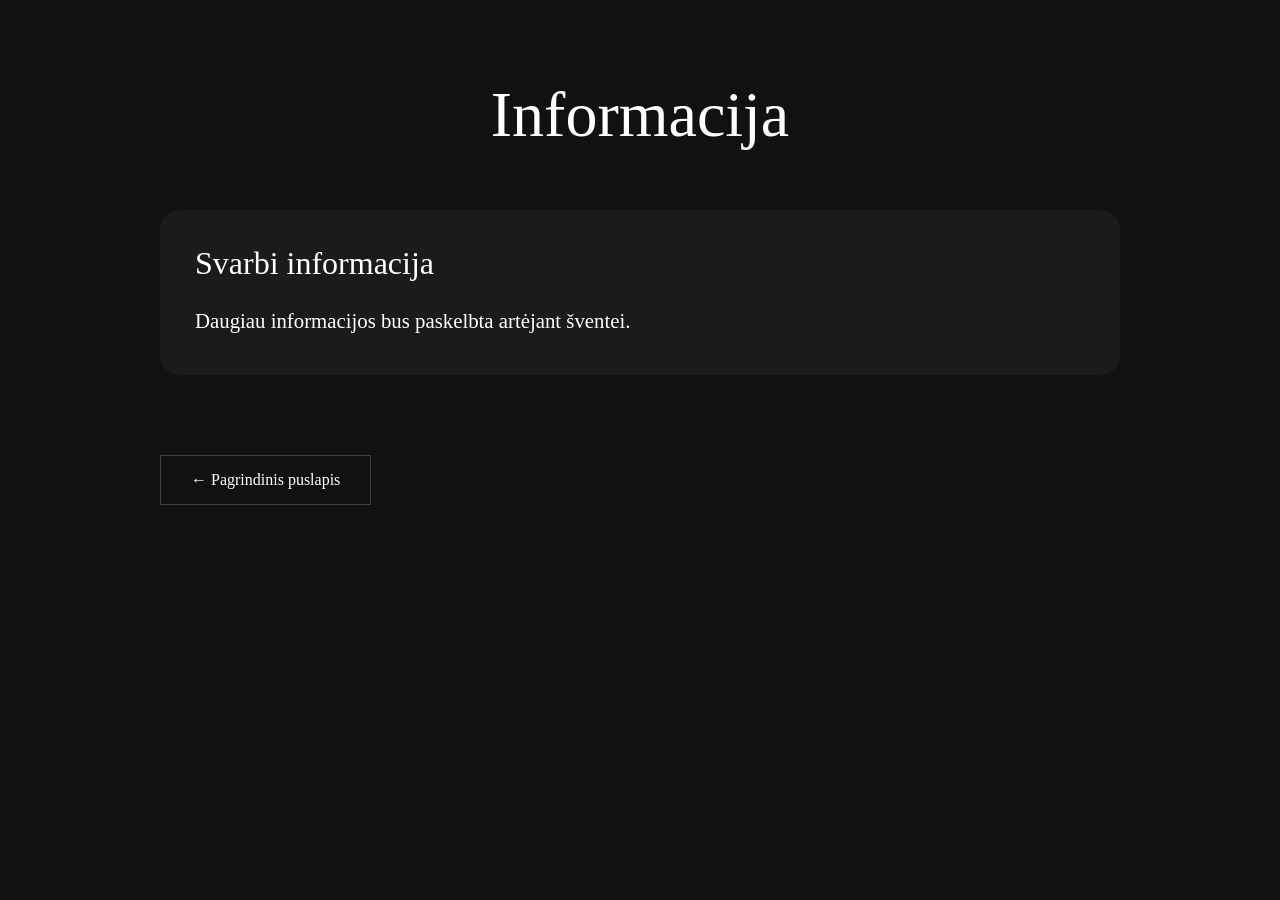
==== informacija.html @ b1a97300 "Create informacija.html" ====
<!DOCTYPE html>
<html lang="lt">
<head>

<meta charset="UTF-8">
<meta name="viewport" content="width=device-width, initial-scale=1.0">

<title>Informacija</title>

<link rel="stylesheet" href="style.css">

</head>

<body>

<div class="page">

<h1 class="page-title">
Informacija
</h1>

<div class="card">

<h3>
Svarbi informacija
</h3>

<p>

Daugiau informacijos bus paskelbta artėjant šventei.

</p>

</div>

<a class="back-button"
href="index.html">

← Pagrindinis puslapis

</a>

</div>

</body>
</html>
---- style.css ----
*{
    margin:0;
    padding:0;
    box-sizing:border-box;
}

html{
    scroll-behavior:smooth;
}

body{
    background:#111;
    color:white;
    font-family:'Cormorant Garamond', serif;
}

/* Viršelis */

.hero{
    height:100vh;

    background-image:url("hero.jpg");
    background-size:cover;
    background-position:center;

    position:relative;

    display:flex;
    justify-content:center;
    align-items:center;
}

.overlay{
    position:absolute;
    inset:0;

    background:rgba(0,0,0,.35);
}

.hero-content{
    position:relative;
    z-index:2;

    text-align:center;
}

.date{
    font-size:1.3rem;

    letter-spacing:4px;

    margin-bottom:20px;
}

h1{
    font-size:5rem;

    font-weight:300;

    line-height:1.1;
}

h2{
    font-size:3rem;

    font-weight:300;

    margin-top:10px;
}

.heart{
    margin-top:25px;

    font-size:2rem;
}

/* Meniu */

.menu{
    background:#181818;

    display:flex;

    flex-direction:column;
}

.menu a{
    color:white;

    text-decoration:none;

    text-align:center;

    padding:35px;

    font-size:1.8rem;

    border-bottom:1px solid rgba(255,255,255,.12);

    transition:.3s;
}

.menu a:hover{
    background:#222;
}

/* Bendri puslapiai */

.page{
    max-width:1000px;

    margin:auto;

    padding:80px 20px;
}

.page-title{
    text-align:center;

    font-size:4rem;

    margin-bottom:60px;

    font-weight:300;
}

.card{
    background:#1b1b1b;

    border-radius:20px;

    padding:35px;

    margin-bottom:30px;
}

.card h3{
    font-size:2rem;

    font-weight:400;

    margin-bottom:20px;
}

.card p{
    line-height:1.8;

    font-size:1.3rem;
}

.button{
    display:inline-block;

    margin-top:20px;

    padding:15px 35px;

    border:1px solid white;

    color:white;

    text-decoration:none;

    transition:.3s;
}

.button:hover{
    background:white;

    color:#111;
}

.back-button{
    display:inline-block;

    margin-top:50px;

    color:white;

    text-decoration:none;

    border:1px solid rgba(255,255,255,.2);

    padding:15px 30px;

    transition:.3s;
}

.back-button:hover{
    background:#222;
}

/* Lentelės */

table{
    width:100%;

    border-collapse:collapse;
}

th, td{
    padding:15px;

    border-bottom:1px solid rgba(255,255,255,.15);

    text-align:left;
}

th{
    font-size:1.3rem;
}

/* Telefonams */

@media(max-width:768px){

    h1{
        font-size:3.4rem;
    }

    h2{
        font-size:2.2rem;
    }

    .date{
        font-size:1rem;
    }

    .menu a{
        font-size:1.5rem;

        padding:30px;
    }

    .page-title{
        font-size:2.8rem;
    }

    .card h3{
        font-size:1.6rem;
    }

    .card p{
        font-size:1.1rem;
    }

}
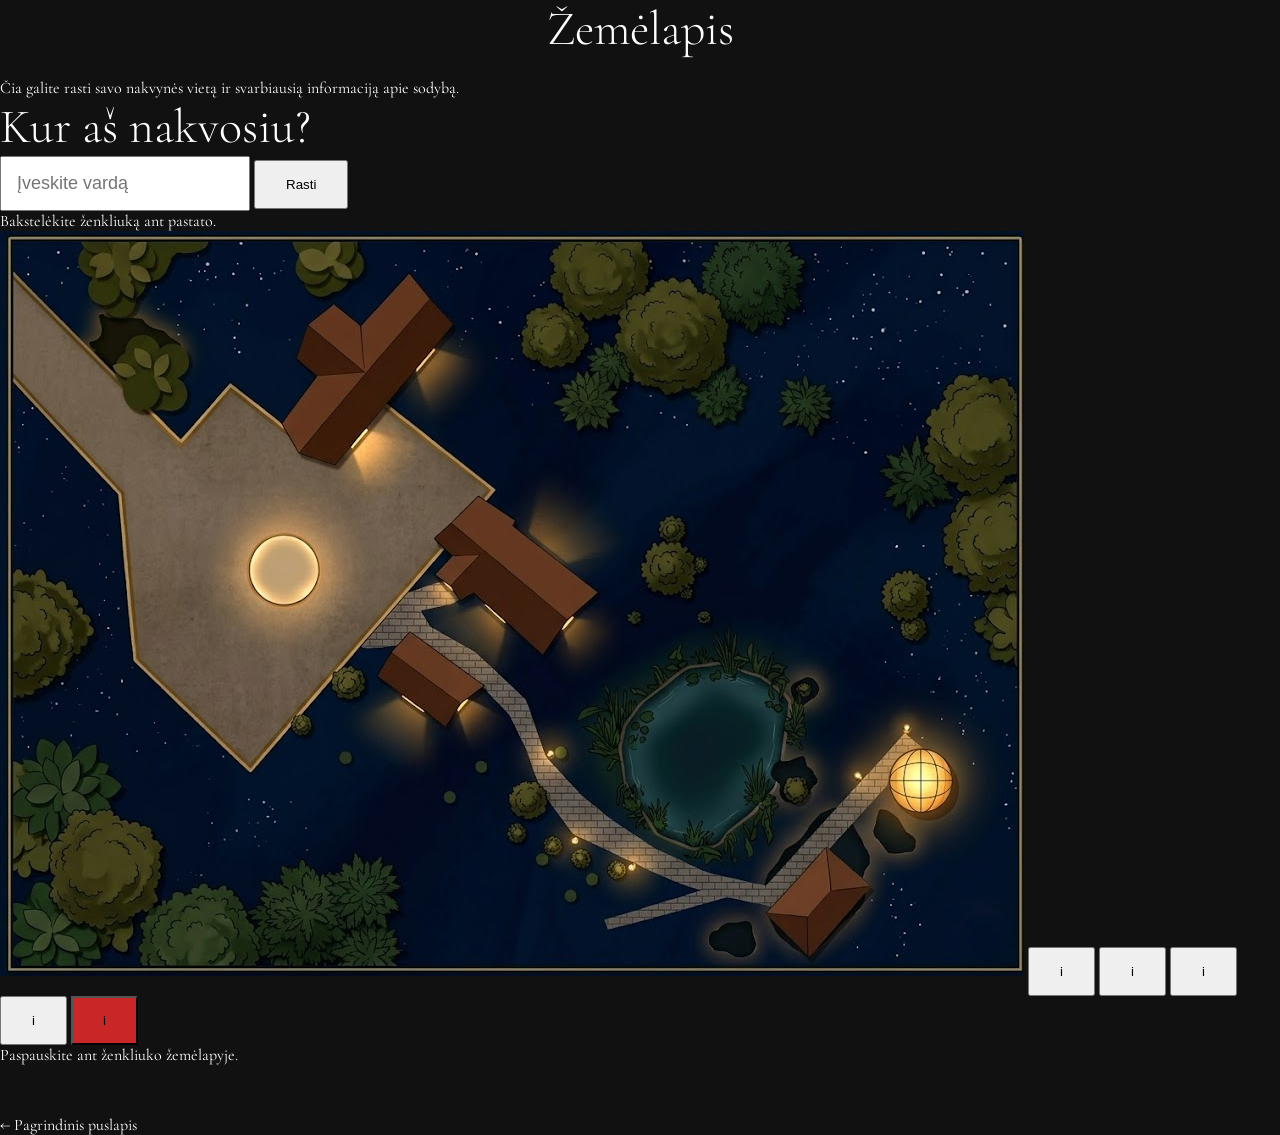
==== commit fc7b4152: "Update informacija.html" ====
--- a/informacija.html
+++ b/informacija.html
@@ -1,46 +1,69 @@
 <!DOCTYPE html>
 <html lang="lt">
 <head>
+    <meta charset="UTF-8">
+    <meta name="viewport" content="width=device-width, initial-scale=1.0">
+    <title>Žemėlapis ir informacija</title>
 
-<meta charset="UTF-8">
-<meta name="viewport" content="width=device-width, initial-scale=1.0">
+    <link rel="stylesheet" href="style.css">
+    <link rel="stylesheet" href="informacija.css">
 
-<title>Informacija</title>
-
-<link rel="stylesheet" href="style.css">
-
+    <link rel="preconnect" href="https://fonts.googleapis.com">
+    <link rel="preconnect" href="https://fonts.gstatic.com" crossorigin>
+    <link href="https://fonts.googleapis.com/css2?family=Cormorant+Garamond:wght@300;400;500&display=swap" rel="stylesheet">
 </head>
 
 <body>
 
-<div class="page">
+<div class="map-page">
 
-<h1 class="page-title">
-Informacija
-</h1>
+    <h1>Žemėlapis</h1>
 
-<div class="card">
+    <p class="subtitle">
+        Čia galite rasti savo nakvynės vietą ir svarbiausią informaciją apie sodybą.
+    </p>
 
-<h3>
-Svarbi informacija
-</h3>
+    <div class="sleep-search">
+        <h2>Kur aš nakvosiu?</h2>
 
-<p>
+        <input id="sleepInput" type="text" placeholder="Įveskite vardą">
 
-Daugiau informacijos bus paskelbta artėjant šventei.
+        <button onclick="findSleepPlace()">Rasti</button>
 
-</p>
+        <div id="sleepResult"></div>
+    </div>
+
+    <p class="hint">
+        Bakstelėkite ženkliuką ant pastato.
+    </p>
+
+    <div class="map-wrapper">
+
+        <img src="zemelapis.png" alt="Sodybos žemėlapis">
+
+        <button class="map-marker marker-1" onclick="showInfo('namas1')">i</button>
+
+        <button class="map-marker marker-2" onclick="showInfo('sale')">i</button>
+
+        <button class="map-marker marker-3" onclick="showInfo('namas2')">i</button>
+
+        <button class="map-marker marker-4" onclick="showInfo('kupolas')">i</button>
+
+        <button class="map-marker marker-5 red" onclick="showInfo('namas3')">i</button>
+
+    </div>
+
+    <div id="infoBox" class="info-box">
+        Paspauskite ant ženkliuko žemėlapyje.
+    </div>
+
+    <a class="back-button" href="index.html">
+        ← Pagrindinis puslapis
+    </a>
 
 </div>
 
-<a class="back-button"
-href="index.html">
-
-← Pagrindinis puslapis
-
-</a>
-
-</div>
+<script src="informacija.js"></script>
 
 </body>
 </html>
--- a/style.css
+++ b/style.css
@@ -4,244 +4,269 @@
     box-sizing:border-box;
 }
 
-html{
-    scroll-behavior:smooth;
-}
-
 body{
     background:#111;
     color:white;
     font-family:'Cormorant Garamond', serif;
 }
 
-/* Viršelis */
-
-.hero{
-    height:100vh;
+.container{
+    display:flex;
+    min-height:100vh;
+}
+
+/* FOTO */
+
+.left-side{
+
+    width:55%;
 
     background-image:url("hero.jpg");
+
     background-size:cover;
+
     background-position:center;
 
-    position:relative;
+}
+
+/* DEŠINĖ */
+
+.right-side{
+
+    width:45%;
+
+    background:#111;
 
     display:flex;
+
+    flex-direction:column;
+
     justify-content:center;
+
     align-items:center;
-}
-
-.overlay{
-    position:absolute;
-    inset:0;
-
-    background:rgba(0,0,0,.35);
-}
-
-.hero-content{
-    position:relative;
-    z-index:2;
 
     text-align:center;
+
+    padding:50px;
+
 }
 
 .date{
-    font-size:1.3rem;
+
+    font-size:1.2rem;
 
     letter-spacing:4px;
 
+    margin-bottom:30px;
+
+}
+
+h1{
+
+    font-size:5rem;
+
+    font-weight:300;
+
+}
+
+h2{
+
+    font-size:3rem;
+
+    font-weight:300;
+
+}
+
+.heart{
+
+    font-size:2rem;
+
+    margin-top:20px;
+
+}
+
+.countdown-box{
+
+    margin-top:50px;
+
+}
+
+.countdown-box h3{
+
+    font-size:1rem;
+
+    letter-spacing:4px;
+
     margin-bottom:20px;
-}
-
-h1{
-    font-size:5rem;
-
-    font-weight:300;
-
-    line-height:1.1;
-}
-
-h2{
-    font-size:3rem;
-
-    font-weight:300;
-
-    margin-top:10px;
-}
-
-.heart{
-    margin-top:25px;
+
+}
+
+.time{
+
+    font-size:1.5rem;
+
+}
+
+nav{
+
+    margin-top:60px;
+
+    width:100%;
+
+}
+
+nav a{
+
+    display:block;
+
+    color:white;
+
+    text-decoration:none;
+
+    border-top:1px solid rgba(255,255,255,.15);
+
+    padding:25px;
+
+    font-size:1.5rem;
+
+    transition:.3s;
+
+}
+
+nav a:last-child{
+
+    border-bottom:1px solid rgba(255,255,255,.15);
+
+}
+
+nav a:hover{
+
+    background:#1f1f1f;
+
+}
+
+/* KITI PUSLAPIAI */
+
+.page{
+
+    max-width:1000px;
+
+    margin:auto;
+
+    padding:80px 20px;
+
+}
+
+.page-title{
+
+    text-align:center;
+
+    font-size:4rem;
+
+    margin-bottom:50px;
+
+}
+
+.place-photo{
+
+    width:100%;
+
+    border-radius:20px;
+
+    margin-bottom:40px;
+
+}
+
+.card{
+
+    background:#1a1a1a;
+
+    padding:40px;
+
+    border-radius:20px;
+
+    line-height:2;
+
+}
+
+.card h3{
 
     font-size:2rem;
-}
-
-/* Meniu */
-
-.menu{
-    background:#181818;
-
-    display:flex;
-
-    flex-direction:column;
-}
-
-.menu a{
+
+    margin-bottom:20px;
+
+}
+
+.button{
+
+    display:inline-block;
+
+    margin-top:30px;
+
     color:white;
 
     text-decoration:none;
 
-    text-align:center;
-
-    padding:35px;
-
-    font-size:1.8rem;
-
-    border-bottom:1px solid rgba(255,255,255,.12);
+    border:1px solid white;
+
+    padding:15px 35px;
 
     transition:.3s;
-}
-
-.menu a:hover{
-    background:#222;
-}
-
-/* Bendri puslapiai */
-
-.page{
-    max-width:1000px;
-
-    margin:auto;
-
-    padding:80px 20px;
-}
-
-.page-title{
-    text-align:center;
-
-    font-size:4rem;
-
-    margin-bottom:60px;
-
-    font-weight:300;
-}
-
-.card{
-    background:#1b1b1b;
-
-    border-radius:20px;
-
-    padding:35px;
-
-    margin-bottom:30px;
-}
-
-.card h3{
-    font-size:2rem;
-
-    font-weight:400;
-
-    margin-bottom:20px;
-}
-
-.card p{
-    line-height:1.8;
-
-    font-size:1.3rem;
-}
-
-.button{
+
+}
+
+.button:hover{
+
+    background:white;
+
+    color:#111;
+
+}
+
+.back-button{
+
     display:inline-block;
 
-    margin-top:20px;
-
-    padding:15px 35px;
-
-    border:1px solid white;
+    margin-top:50px;
 
     color:white;
 
     text-decoration:none;
 
-    transition:.3s;
-}
-
-.button:hover{
-    background:white;
-
-    color:#111;
-}
-
-.back-button{
-    display:inline-block;
-
-    margin-top:50px;
-
-    color:white;
-
-    text-decoration:none;
-
-    border:1px solid rgba(255,255,255,.2);
-
-    padding:15px 30px;
-
-    transition:.3s;
-}
-
-.back-button:hover{
-    background:#222;
-}
-
-/* Lentelės */
-
-table{
-    width:100%;
-
-    border-collapse:collapse;
-}
-
-th, td{
-    padding:15px;
-
-    border-bottom:1px solid rgba(255,255,255,.15);
-
-    text-align:left;
-}
-
-th{
-    font-size:1.3rem;
-}
-
-/* Telefonams */
-
-@media(max-width:768px){
+}
+
+@media(max-width:900px){
+
+    .container{
+
+        flex-direction:column;
+
+    }
+
+    .left-side{
+
+        width:100%;
+
+        height:50vh;
+
+    }
+
+    .right-side{
+
+        width:100%;
+
+    }
 
     h1{
-        font-size:3.4rem;
+
+        font-size:3.5rem;
+
     }
 
     h2{
-        font-size:2.2rem;
-    }
-
-    .date{
-        font-size:1rem;
-    }
-
-    .menu a{
-        font-size:1.5rem;
-
-        padding:30px;
-    }
-
-    .page-title{
-        font-size:2.8rem;
-    }
-
-    .card h3{
-        font-size:1.6rem;
-    }
-
-    .card p{
-        font-size:1.1rem;
-    }
-
-}
+
+        font-size:2.5rem;
+
+    }
+
+}
--- a/informacija.css
+++ b/informacija.css
@@ -0,0 +1,80 @@
+body{
+    background:#111;
+    color:white;
+    font-family:'Cormorant Garamond', serif;
+}
+
+.container{
+    max-width:1200px;
+    margin:auto;
+    padding:40px 20px;
+}
+
+h1{
+    text-align:center;
+    font-size:3rem;
+    margin-bottom:20px;
+}
+
+.search-box{
+    text-align:center;
+    margin-bottom:40px;
+}
+
+input{
+    padding:15px;
+    width:250px;
+    font-size:18px;
+}
+
+button{
+    padding:15px 30px;
+    cursor:pointer;
+}
+
+#result{
+    margin-top:20px;
+    font-size:1.5rem;
+}
+
+.map-container{
+    position:relative;
+    max-width:1100px;
+    margin:auto;
+}
+
+.map-container img{
+    width:100%;
+    border-radius:20px;
+}
+
+.marker{
+    position:absolute;
+    width:50px;
+    height:50px;
+    border-radius:50%;
+    cursor:pointer;
+    border:4px solid white;
+    display:flex;
+    justify-content:center;
+    align-items:center;
+    font-size:22px;
+}
+
+.yellow{
+    background:#caa343;
+}
+
+.red{
+    background:#c92727;
+}
+
+.popup{
+    display:none;
+    position:absolute;
+    background:#1b1b1b;
+    padding:20px;
+    border-radius:15px;
+    width:250px;
+    z-index:10;
+}
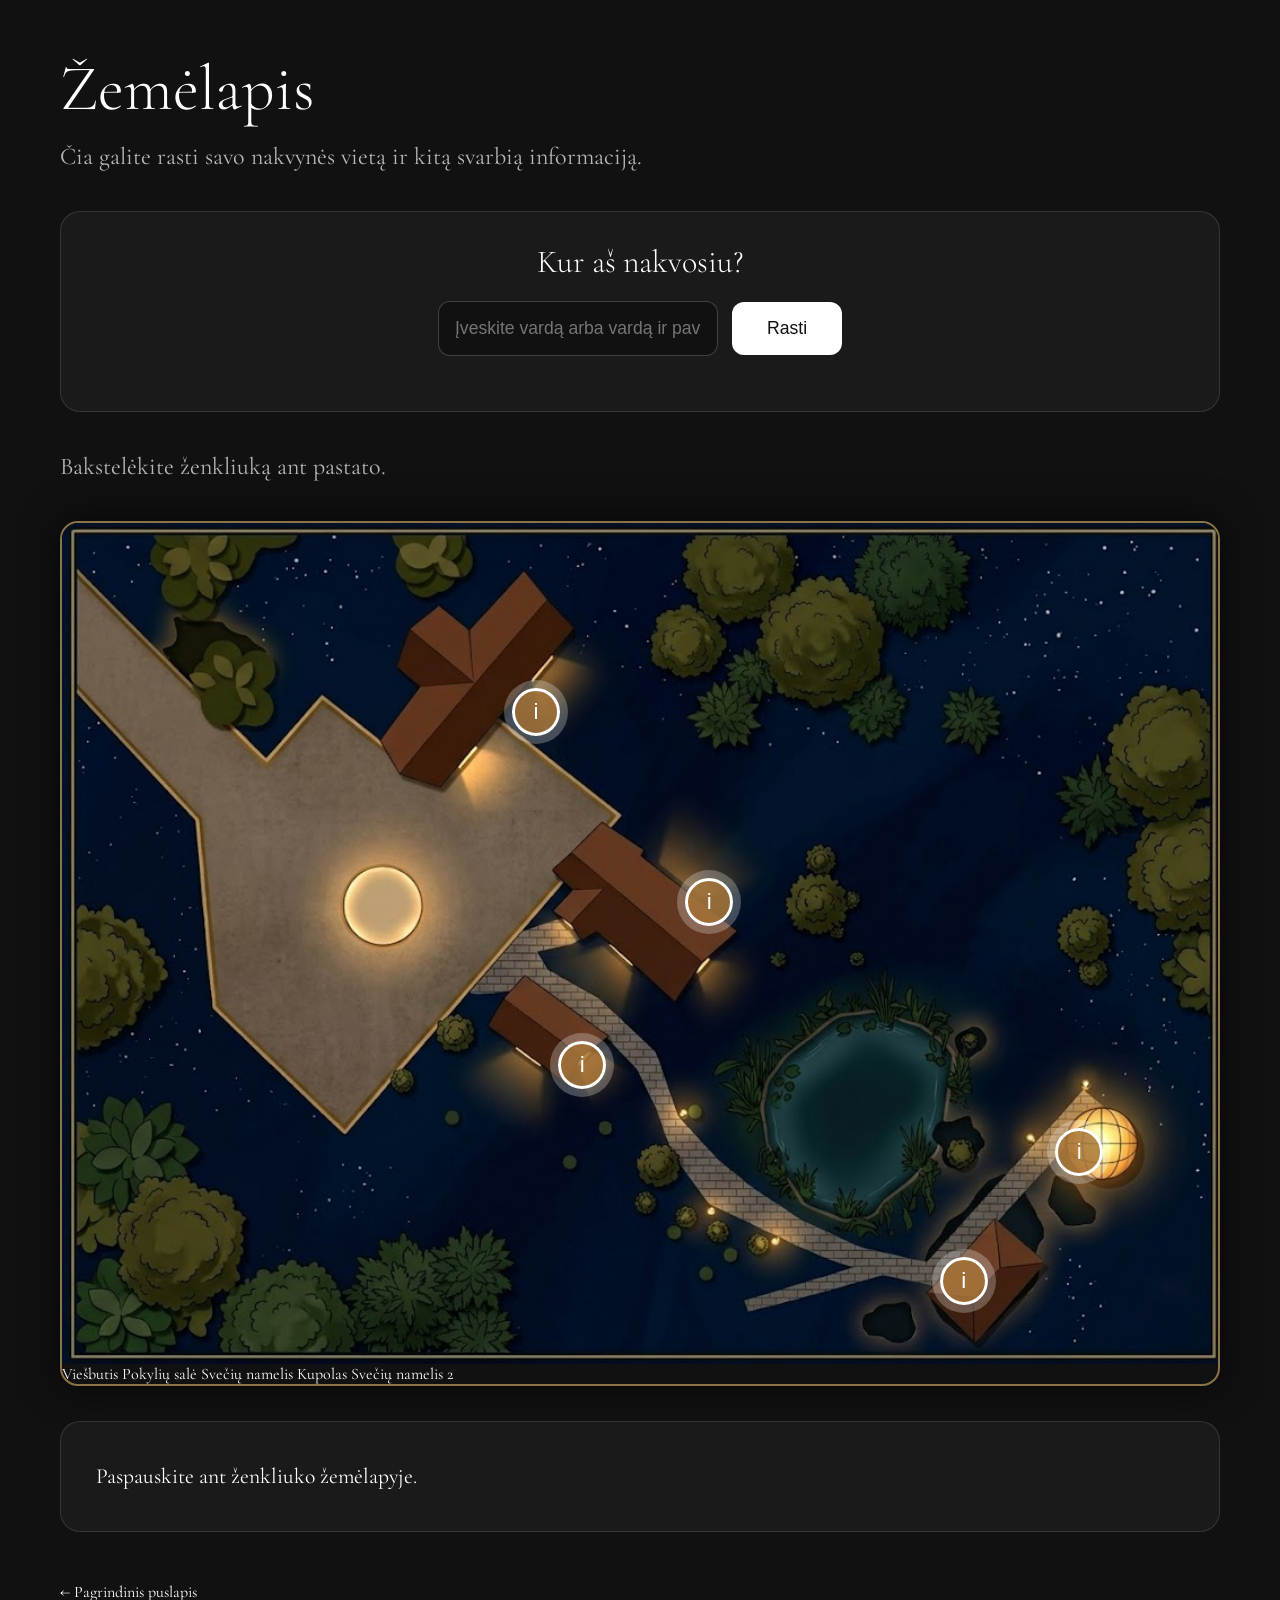
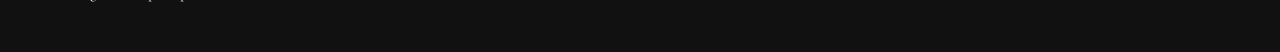
==== commit 3ea98f83: "Update informacija.html" ====
--- a/informacija.html
+++ b/informacija.html
@@ -3,7 +3,7 @@
 <head>
     <meta charset="UTF-8">
     <meta name="viewport" content="width=device-width, initial-scale=1.0">
-    <title>Žemėlapis ir informacija</title>
+    <title>Informacija</title>
 
     <link rel="stylesheet" href="style.css">
     <link rel="stylesheet" href="informacija.css">
@@ -20,13 +20,13 @@
     <h1>Žemėlapis</h1>
 
     <p class="subtitle">
-        Čia galite rasti savo nakvynės vietą ir svarbiausią informaciją apie sodybą.
+        Čia galite rasti savo nakvynės vietą ir kitą svarbią informaciją.
     </p>
 
     <div class="sleep-search">
         <h2>Kur aš nakvosiu?</h2>
 
-        <input id="sleepInput" type="text" placeholder="Įveskite vardą">
+        <input id="sleepInput" type="text" placeholder="Įveskite vardą arba vardą ir pavardę">
 
         <button onclick="findSleepPlace()">Rasti</button>
 
@@ -41,15 +41,20 @@
 
         <img src="zemelapis.png" alt="Sodybos žemėlapis">
 
-        <button class="map-marker marker-1" onclick="showInfo('namas1')">i</button>
+        <button class="map-marker marker-1" onclick="showInfo('viesbutis')">i</button>
+        <span class="marker-label label-1">Viešbutis</span>
 
         <button class="map-marker marker-2" onclick="showInfo('sale')">i</button>
+        <span class="marker-label label-2">Pokylių salė</span>
 
-        <button class="map-marker marker-3" onclick="showInfo('namas2')">i</button>
+        <button class="map-marker marker-3" onclick="showInfo('sveciu1')">i</button>
+        <span class="marker-label label-3">Svečių namelis</span>
 
         <button class="map-marker marker-4" onclick="showInfo('kupolas')">i</button>
+        <span class="marker-label label-4">Kupolas</span>
 
-        <button class="map-marker marker-5 red" onclick="showInfo('namas3')">i</button>
+        <button class="map-marker marker-5" onclick="showInfo('sveciu2')">i</button>
+        <span class="marker-label label-5">Svečių namelis 2</span>
 
     </div>
 
--- a/informacija.css
+++ b/informacija.css
@@ -4,77 +4,173 @@
     font-family:'Cormorant Garamond', serif;
 }
 
-.container{
+.map-page{
     max-width:1200px;
     margin:auto;
-    padding:40px 20px;
+    padding:50px 20px;
 }
 
-h1{
+.map-page h1{
+    font-size:4rem;
+    font-weight:300;
+    margin-bottom:15px;
+}
+
+.subtitle,
+.hint{
+    color:rgba(255,255,255,.7);
+    font-size:1.5rem;
+    margin-bottom:40px;
+}
+
+.sleep-search{
+    background:#1a1a1a;
+    border:1px solid rgba(255,255,255,.12);
+    border-radius:20px;
+    padding:30px;
+    margin-bottom:40px;
     text-align:center;
-    font-size:3rem;
+}
+
+.sleep-search h2{
+    font-size:2rem;
+    font-weight:300;
     margin-bottom:20px;
 }
 
-.search-box{
-    text-align:center;
-    margin-bottom:40px;
+.sleep-search input{
+    width:280px;
+    max-width:100%;
+    padding:16px;
+    border-radius:12px;
+    border:1px solid rgba(255,255,255,.2);
+    background:#111;
+    color:white;
+    font-size:1.1rem;
+    outline:none;
 }
 
-input{
-    padding:15px;
-    width:250px;
-    font-size:18px;
-}
-
-button{
-    padding:15px 30px;
+.sleep-search button{
+    padding:16px 35px;
+    margin-left:10px;
+    border-radius:12px;
+    border:none;
+    background:white;
+    color:#111;
+    font-size:1.1rem;
     cursor:pointer;
 }
 
-#result{
-    margin-top:20px;
-    font-size:1.5rem;
+#sleepResult{
+    margin-top:25px;
+    font-size:1.6rem;
 }
 
-.map-container{
+.map-wrapper{
     position:relative;
-    max-width:1100px;
-    margin:auto;
+    width:100%;
+    border-radius:18px;
+    overflow:hidden;
+    border:2px solid rgba(218,180,105,.6);
+    box-shadow:0 0 40px rgba(0,0,0,.7);
 }
 
-.map-container img{
+.map-wrapper img{
     width:100%;
-    border-radius:20px;
+    display:block;
 }
 
-.marker{
+.map-marker{
     position:absolute;
-    width:50px;
-    height:50px;
+    width:48px;
+    height:48px;
     border-radius:50%;
+    border:3px solid white;
+    background:rgba(170,120,60,.85);
+    color:white;
+    font-size:1.4rem;
     cursor:pointer;
-    border:4px solid white;
-    display:flex;
-    justify-content:center;
-    align-items:center;
-    font-size:22px;
+    transform:translate(-50%, -50%);
+    box-shadow:0 0 0 8px rgba(255,255,255,.25);
+    transition:.25s;
 }
 
-.yellow{
-    background:#caa343;
+.map-marker:hover{
+    transform:translate(-50%, -50%) scale(1.12);
+    box-shadow:0 0 0 12px rgba(255,255,255,.25);
 }
 
-.red{
-    background:#c92727;
+.map-marker.red{
+    background:rgba(210,40,40,.9);
 }
 
-.popup{
-    display:none;
-    position:absolute;
-    background:#1b1b1b;
-    padding:20px;
-    border-radius:15px;
-    width:250px;
-    z-index:10;
+/* Taškų vietos ant tavo zemelapis.png */
+.marker-1{
+    left:41%;
+    top:22%;
 }
+
+.marker-2{
+    left:56%;
+    top:44%;
+}
+
+.marker-3{
+    left:45%;
+    top:63%;
+}
+
+.marker-4{
+    left:88%;
+    top:73%;
+}
+
+.marker-5{
+    left:78%;
+    top:88%;
+}
+
+.info-box{
+    margin-top:35px;
+    background:#1a1a1a;
+    border:1px solid rgba(255,255,255,.12);
+    border-radius:20px;
+    padding:35px;
+    font-size:1.35rem;
+    line-height:1.8;
+}
+
+.info-box h2{
+    font-size:2rem;
+    font-weight:300;
+    margin-bottom:15px;
+}
+
+@media(max-width:768px){
+
+    .map-page h1{
+        font-size:3rem;
+    }
+
+    .subtitle,
+    .hint{
+        font-size:1.2rem;
+    }
+
+    .sleep-search button{
+        margin-left:0;
+        margin-top:12px;
+        width:280px;
+        max-width:100%;
+    }
+
+    .map-marker{
+        width:38px;
+        height:38px;
+        font-size:1.1rem;
+    }
+
+    .info-box{
+        font-size:1.15rem;
+    }
+}
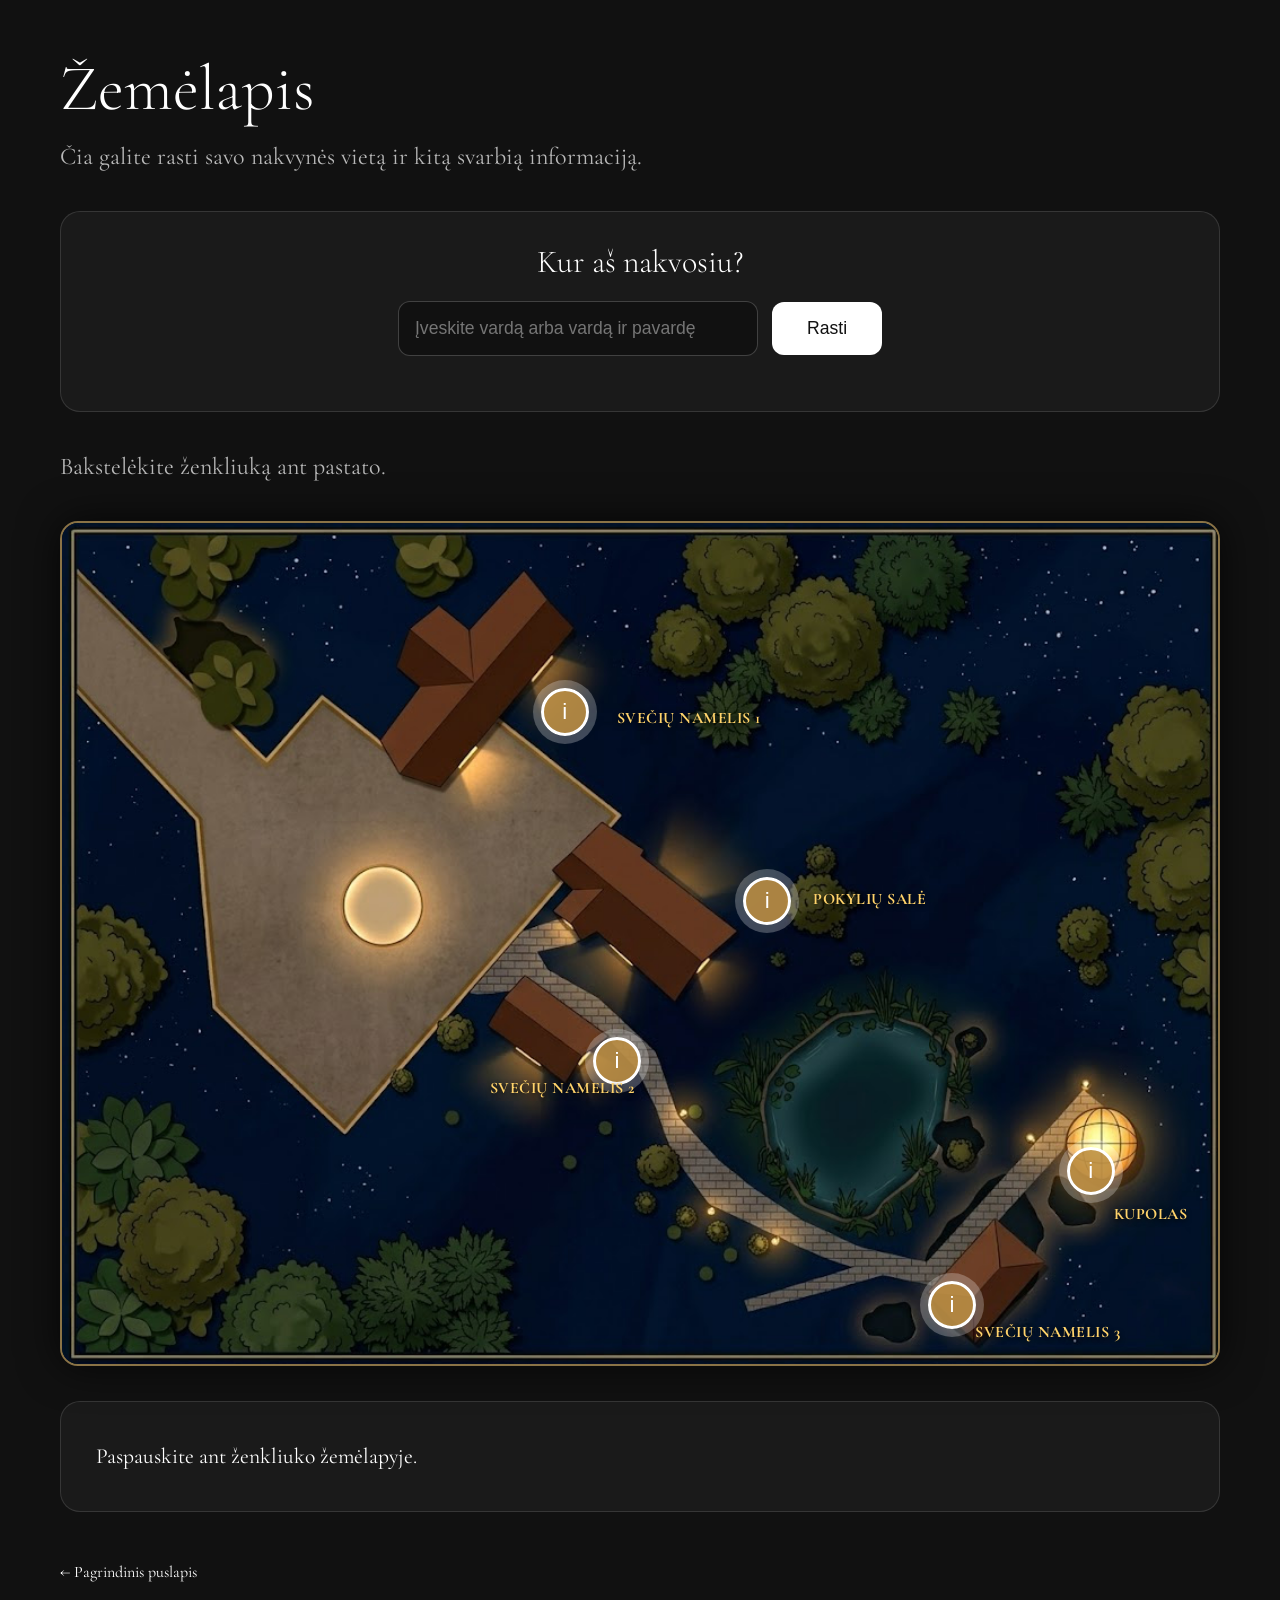
==== commit 616805e6: "Update map markers and labels in informacija.html" ====
--- a/informacija.html
+++ b/informacija.html
@@ -41,20 +41,20 @@
 
         <img src="zemelapis.png" alt="Sodybos žemėlapis">
 
-        <button class="map-marker marker-1" onclick="showInfo('viesbutis')">i</button>
-        <span class="marker-label label-1">Viešbutis</span>
-
+        <button class="map-marker marker-1" onclick="showInfo('sveciu1')">i</button>
+        <span class="marker-label label-1">Svečių namelis 1</span>
+        
         <button class="map-marker marker-2" onclick="showInfo('sale')">i</button>
         <span class="marker-label label-2">Pokylių salė</span>
-
-        <button class="map-marker marker-3" onclick="showInfo('sveciu1')">i</button>
-        <span class="marker-label label-3">Svečių namelis</span>
-
+        
+        <button class="map-marker marker-3" onclick="showInfo('sveciu2')">i</button>
+        <span class="marker-label label-3">Svečių namelis 2</span>
+        
         <button class="map-marker marker-4" onclick="showInfo('kupolas')">i</button>
         <span class="marker-label label-4">Kupolas</span>
-
-        <button class="map-marker marker-5" onclick="showInfo('sveciu2')">i</button>
-        <span class="marker-label label-5">Svečių namelis 2</span>
+        
+        <button class="map-marker marker-5" onclick="showInfo('sveciu3')">i</button>
+        <span class="marker-label label-5">Svečių namelis 3</span>
 
     </div>
 
--- a/informacija.css
+++ b/informacija.css
@@ -39,7 +39,7 @@
 }
 
 .sleep-search input{
-    width:280px;
+    width:360px;
     max-width:100%;
     padding:16px;
     border-radius:12px;
@@ -63,7 +63,8 @@
 
 #sleepResult{
     margin-top:25px;
-    font-size:1.6rem;
+    font-size:1.45rem;
+    line-height:1.7;
 }
 
 .map-wrapper{
@@ -86,13 +87,14 @@
     height:48px;
     border-radius:50%;
     border:3px solid white;
-    background:rgba(170,120,60,.85);
+    background:rgba(190,145,70,.9);
     color:white;
     font-size:1.4rem;
     cursor:pointer;
     transform:translate(-50%, -50%);
     box-shadow:0 0 0 8px rgba(255,255,255,.25);
     transition:.25s;
+    z-index:3;
 }
 
 .map-marker:hover{
@@ -100,34 +102,66 @@
     box-shadow:0 0 0 12px rgba(255,255,255,.25);
 }
 
-.map-marker.red{
-    background:rgba(210,40,40,.9);
-}
-
-/* Taškų vietos ant tavo zemelapis.png */
+.marker-label{
+    position:absolute;
+    color:#ffd36b;
+    font-size:1rem;
+    font-weight:bold;
+    text-transform:uppercase;
+    letter-spacing:.5px;
+    z-index:4;
+    text-shadow:0 2px 5px rgba(0,0,0,.9);
+}
+
+/* Taškai ant tavo zemelapis.png */
 .marker-1{
-    left:41%;
+    left:43.5%;
+    top:22.5%;
+}
+
+.label-1{
+    left:48%;
     top:22%;
 }
 
 .marker-2{
-    left:56%;
-    top:44%;
+    left:61%;
+    top:45%;
+}
+
+.label-2{
+    left:65%;
+    top:43.5%;
 }
 
 .marker-3{
-    left:45%;
-    top:63%;
+    left:48%;
+    top:64%;
+}
+
+.label-3{
+    left:37%;
+    top:66%;
 }
 
 .marker-4{
-    left:88%;
-    top:73%;
+    left:89%;
+    top:77%;
+}
+
+.label-4{
+    left:91%;
+    top:81%;
 }
 
 .marker-5{
-    left:78%;
-    top:88%;
+    left:77%;
+    top:93%;
+}
+
+.label-5{
+    left:79%;
+    top:95%;
 }
 
 .info-box{
@@ -146,6 +180,10 @@
     margin-bottom:15px;
 }
 
+.info-box ul{
+    margin-left:25px;
+}
+
 @media(max-width:768px){
 
     .map-page h1{
@@ -160,17 +198,21 @@
     .sleep-search button{
         margin-left:0;
         margin-top:12px;
-        width:280px;
+        width:360px;
         max-width:100%;
     }
 
     .map-marker{
-        width:38px;
-        height:38px;
+        width:36px;
+        height:36px;
+        font-size:1rem;
+    }
+
+    .marker-label{
+        font-size:.65rem;
+    }
+
+    .info-box{
         font-size:1.1rem;
     }
-
-    .info-box{
-        font-size:1.15rem;
-    }
-}
+}
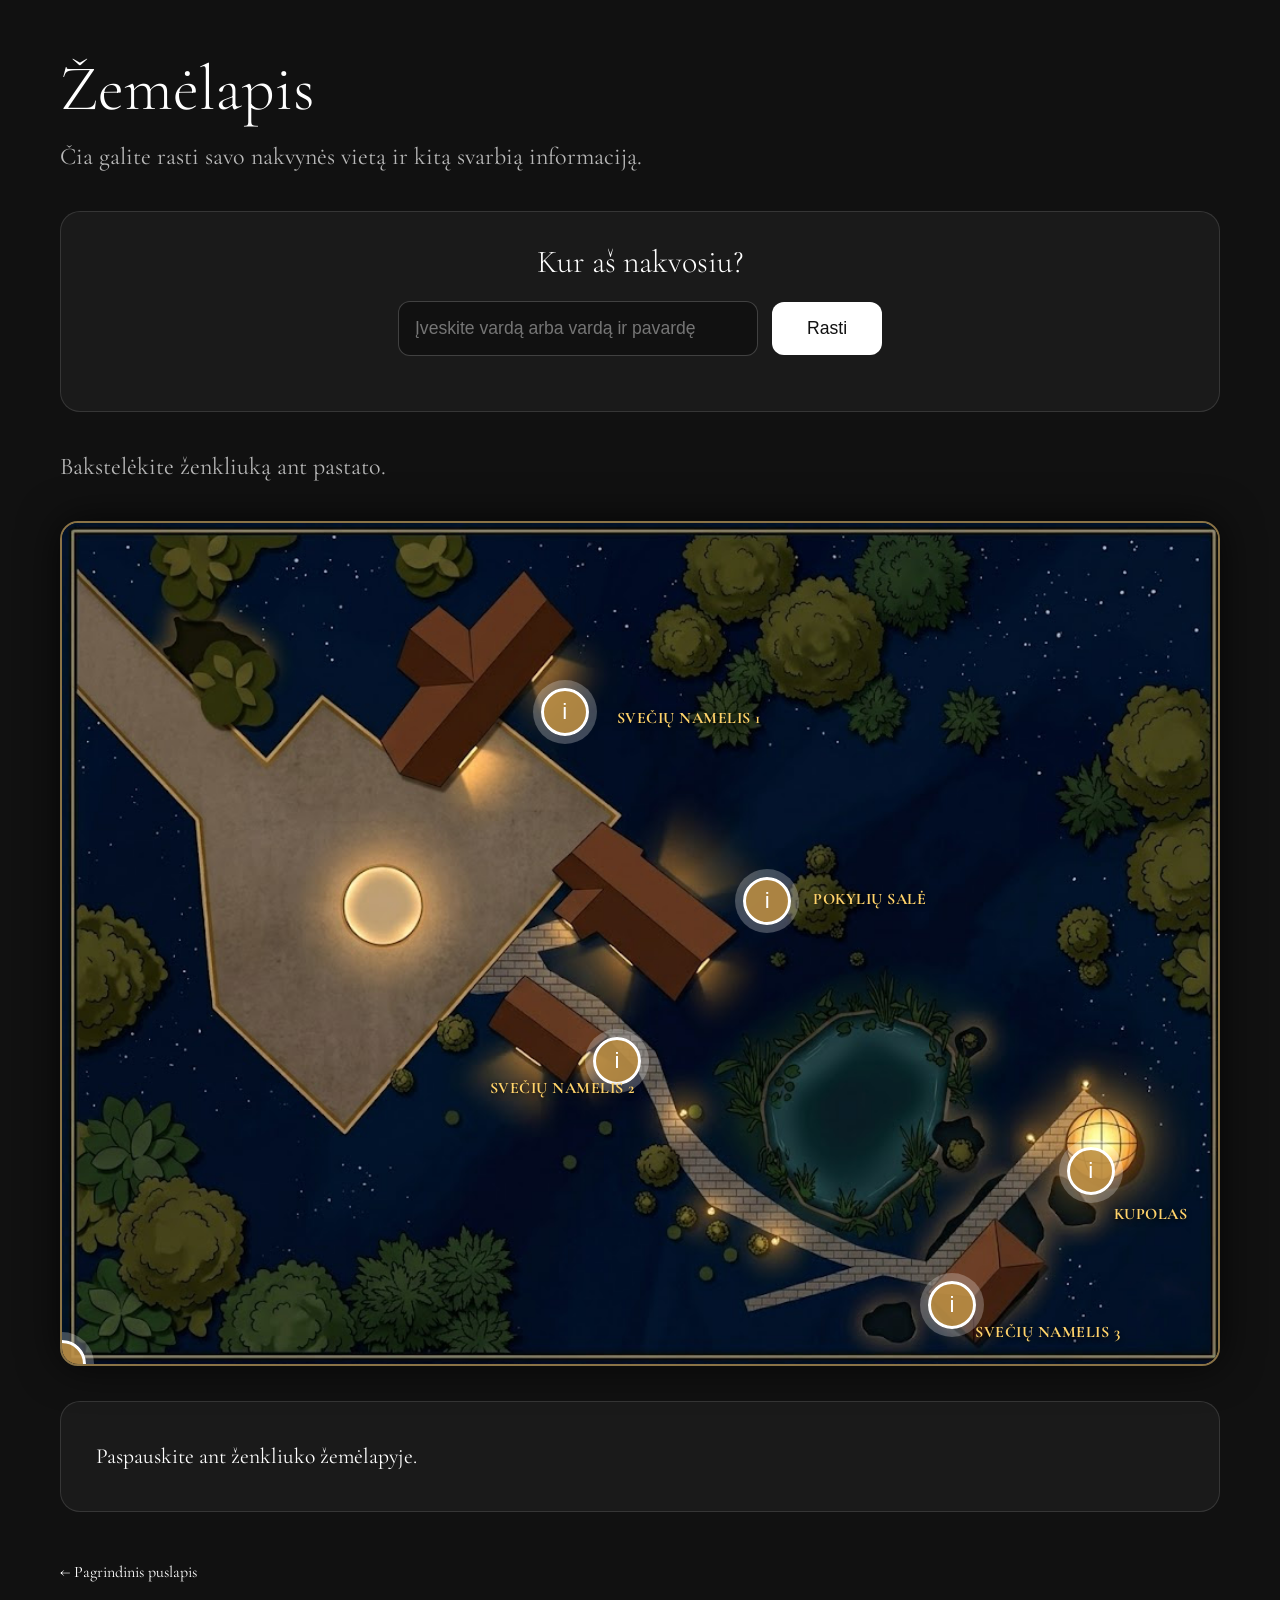
==== commit aa3e8cf3: "Update informacija.html" ====
--- a/informacija.html
+++ b/informacija.html
@@ -37,26 +37,29 @@
         Bakstelėkite ženkliuką ant pastato.
     </p>
 
-    <div class="map-wrapper">
+   <div class="map-wrapper">
 
-        <img src="zemelapis.png" alt="Sodybos žemėlapis">
+    <img src="zemelapis.png" alt="Sodybos žemėlapis">
 
-        <button class="map-marker marker-1" onclick="showInfo('sveciu1')">i</button>
-        <span class="marker-label label-1">Svečių namelis 1</span>
-        
-        <button class="map-marker marker-2" onclick="showInfo('sale')">i</button>
-        <span class="marker-label label-2">Pokylių salė</span>
-        
-        <button class="map-marker marker-3" onclick="showInfo('sveciu2')">i</button>
-        <span class="marker-label label-3">Svečių namelis 2</span>
-        
-        <button class="map-marker marker-4" onclick="showInfo('kupolas')">i</button>
-        <span class="marker-label label-4">Kupolas</span>
-        
-        <button class="map-marker marker-5" onclick="showInfo('sveciu3')">i</button>
-        <span class="marker-label label-5">Svečių namelis 3</span>
+    <button class="map-marker marker-1" onclick="showInfo('sveciu1')">i</button>
+    <span class="marker-label label-1">Svečių namelis 1</span>
 
-    </div>
+    <button class="map-marker marker-2" onclick="showInfo('sale')">i</button>
+    <span class="marker-label label-2">Pokylių salė</span>
+
+    <button class="map-marker marker-3" onclick="showInfo('sveciu2')">i</button>
+    <span class="marker-label label-3">Svečių namelis 2</span>
+
+    <button class="map-marker marker-4" onclick="showInfo('kupolas')">i</button>
+    <span class="marker-label label-4">Kupolas</span>
+
+    <button class="map-marker marker-5" onclick="showInfo('sveciu3')">i</button>
+    <span class="marker-label label-5">Svečių namelis 3</span>
+
+    <button class="map-marker marker-6 pond-marker" onclick="showInfo('prudelis')">i</button>
+    <span class="marker-label label-6">Prūdelis</span>
+
+</div>
 
     <div id="infoBox" class="info-box">
         Paspauskite ant ženkliuko žemėlapyje.
--- a/style.css
+++ b/style.css
@@ -18,15 +18,11 @@
 /* FOTO */
 
 .left-side{
-
     width:55%;
-
-    background-image:url("hero.jpg");
-
+    background-image:url("hero2026.jpg?v=4");
     background-size:cover;
-
-    background-position:center;
-
+    background-position:center 15%;
+    background-repeat:no-repeat;
 }
 
 /* DEŠINĖ */
@@ -270,3 +266,35 @@
     }
 
 }
+.parking-gallery{
+    display:grid;
+    grid-template-columns:1fr 1fr;
+    gap:25px;
+    margin-top:30px;
+}
+
+.parking-card{
+    background:#1b1b1b;
+    border-radius:15px;
+    overflow:hidden;
+}
+
+.parking-card img{
+    width:100%;
+    height:320px;
+    object-fit:cover;
+    display:block;
+}
+
+.parking-card p{
+    padding:15px;
+    text-align:center;
+}
+
+@media(max-width:768px){
+
+    .parking-gallery{
+        grid-template-columns:1fr;
+    }
+
+}
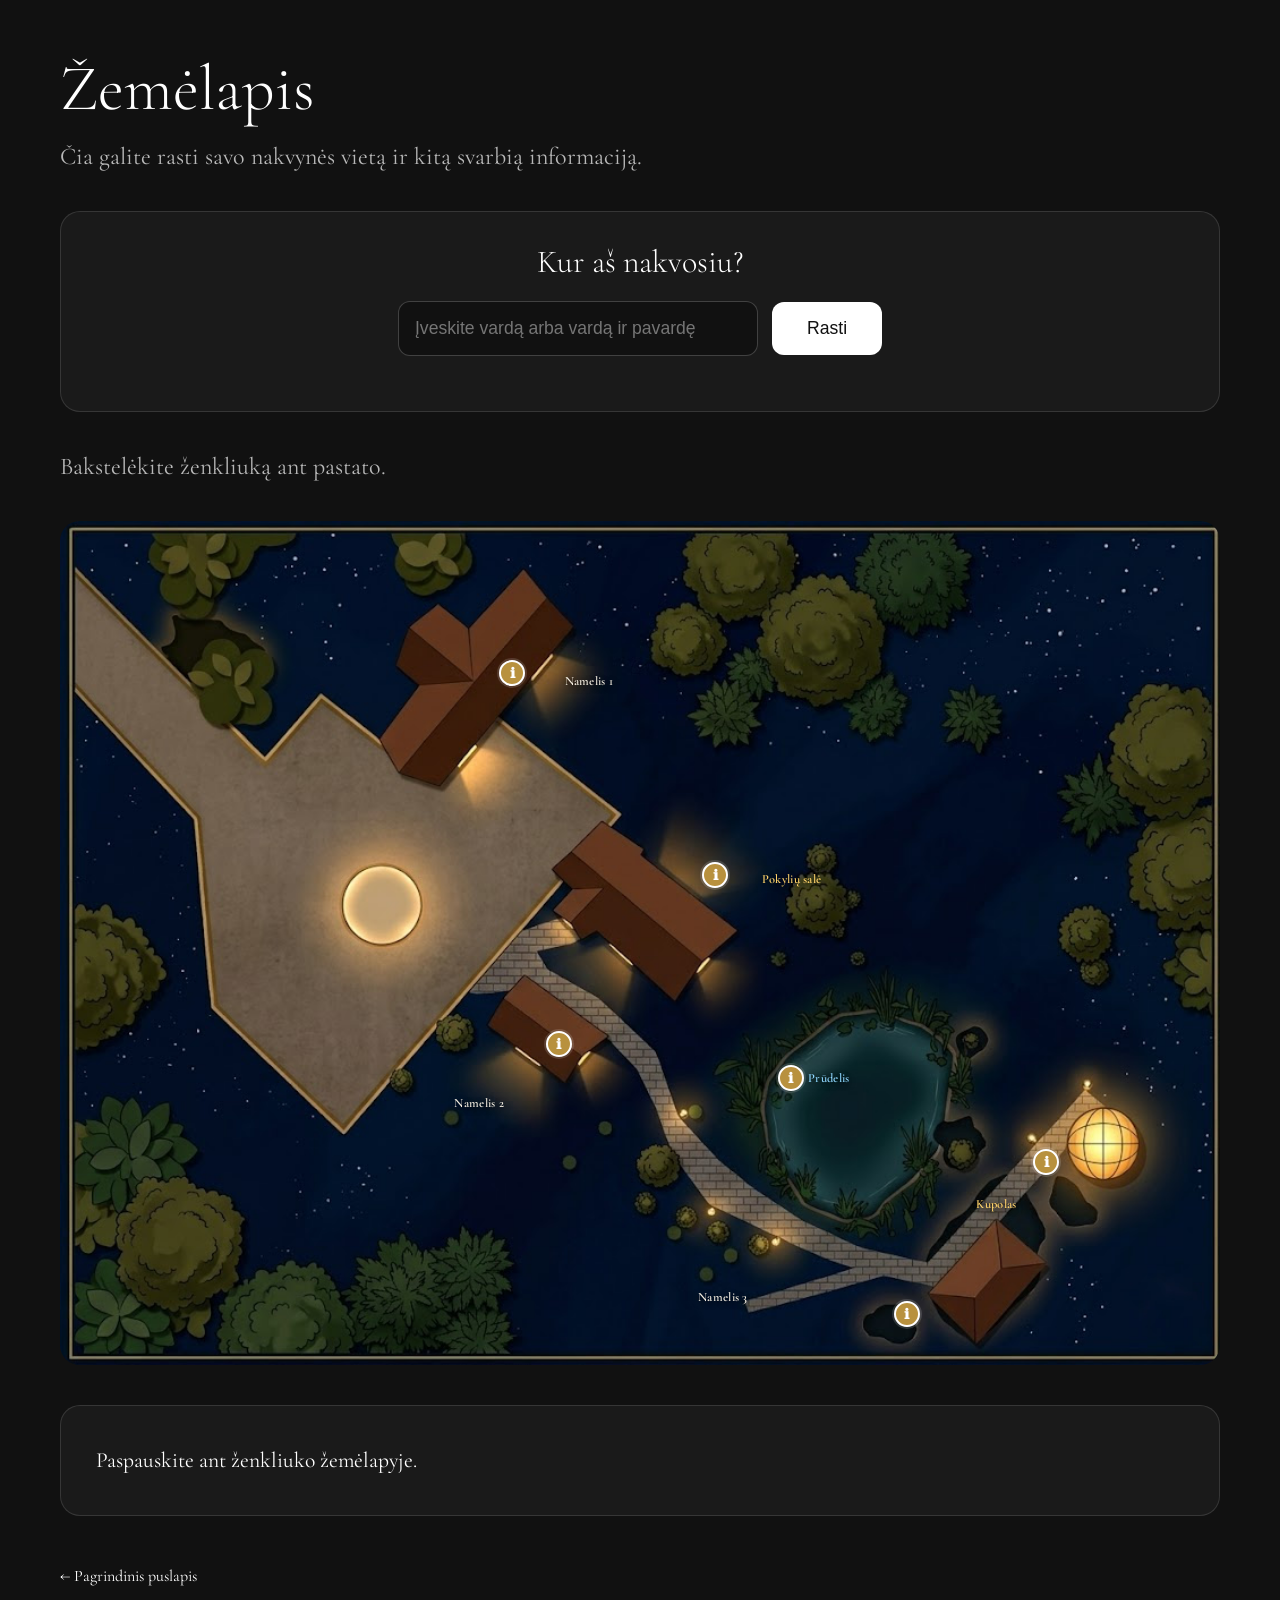
==== commit 193018a1: "Update informacija.html" ====
--- a/informacija.html
+++ b/informacija.html
@@ -41,23 +41,23 @@
 
     <img src="zemelapis.png" alt="Sodybos žemėlapis">
 
-    <button class="map-marker marker-1" onclick="showInfo('sveciu1')">i</button>
-    <span class="marker-label label-1">Svečių namelis 1</span>
+<button class="map-marker marker-1" onclick="showInfo('sveciu1')">ℹ</button>
+<span class="marker-label label-1">Namelis 1</span>
 
-    <button class="map-marker marker-2" onclick="showInfo('sale')">i</button>
-    <span class="marker-label label-2">Pokylių salė</span>
+<button class="map-marker marker-2" onclick="showInfo('sale')">ℹ</button>
+<span class="marker-label label-2">Pokylių salė</span>
 
-    <button class="map-marker marker-3" onclick="showInfo('sveciu2')">i</button>
-    <span class="marker-label label-3">Svečių namelis 2</span>
+<button class="map-marker marker-3" onclick="showInfo('sveciu2')">ℹ</button>
+<span class="marker-label label-3">Namelis 2</span>
 
-    <button class="map-marker marker-4" onclick="showInfo('kupolas')">i</button>
-    <span class="marker-label label-4">Kupolas</span>
+<button class="map-marker marker-4" onclick="showInfo('kupolas')">ℹ</button>
+<span class="marker-label label-4">Kupolas</span>
 
-    <button class="map-marker marker-5" onclick="showInfo('sveciu3')">i</button>
-    <span class="marker-label label-5">Svečių namelis 3</span>
+<button class="map-marker marker-5" onclick="showInfo('sveciu3')">ℹ</button>
+<span class="marker-label label-5">Namelis 3</span>
 
-    <button class="map-marker marker-6 pond-marker" onclick="showInfo('prudelis')">i</button>
-    <span class="marker-label label-6">Prūdelis</span>
+<button class="map-marker marker-6" onclick="showInfo('prudelis')">ℹ</button>
+<span class="marker-label label-6">Prūdelis</span>
 
 </div>
 
--- a/informacija.css
+++ b/informacija.css
@@ -70,98 +70,138 @@
 .map-wrapper{
     position:relative;
     width:100%;
-    border-radius:18px;
-    overflow:hidden;
-    border:2px solid rgba(218,180,105,.6);
-    box-shadow:0 0 40px rgba(0,0,0,.7);
+    max-width:1200px;
+    margin:40px auto;
 }
 
 .map-wrapper img{
     width:100%;
     display:block;
+    border-radius:20px;
 }
 
 .map-marker{
     position:absolute;
-    width:48px;
-    height:48px;
+    width:26px;
+    height:26px;
     border-radius:50%;
-    border:3px solid white;
-    background:rgba(190,145,70,.9);
-    color:white;
-    font-size:1.4rem;
+    border:2px solid #fff;
+    background:#b8913e;
+    color:#fff;
+    font-size:.85rem;
+    font-weight:700;
     cursor:pointer;
-    transform:translate(-50%, -50%);
-    box-shadow:0 0 0 8px rgba(255,255,255,.25);
-    transition:.25s;
-    z-index:3;
+    z-index:4;
+    box-shadow:0 0 0 2px rgba(255,255,255,.14);
+    transform:translate(-50%,-50%);
+    transition:.2s;
 }
 
 .map-marker:hover{
-    transform:translate(-50%, -50%) scale(1.12);
-    box-shadow:0 0 0 12px rgba(255,255,255,.25);
+    transform:translate(-50%,-50%) scale(1.15);
 }
 
 .marker-label{
     position:absolute;
+    font-size:.78rem;
+    font-weight:600;
+    letter-spacing:.3px;
+    text-transform:none;
+    text-shadow:0 2px 6px rgba(0,0,0,.9);
+    white-space:nowrap;
+    z-index:2;
+}
+
+/* Žymų vietos */
+
+.marker-1{
+    left:39%;
+    top:18%;
+}
+
+.label-1{
+    left:43.5%;
+    top:18%;
+}
+
+.marker-2{
+    left:56.5%;
+    top:42%;
+}
+
+.label-2{
+    left:60.5%;
+    top:41.5%;
+}
+
+.marker-3{
+    left:43%;
+    top:62%;
+}
+
+.label-3{
+    left:34%;
+    top:68%;
+}
+
+.marker-4{
+    left:85%;
+    top:76%;
+}
+
+.label-4{
+    left:79%;
+    top:80%;
+}
+
+.marker-5{
+    left:73%;
+    top:94%;
+}
+
+.label-5{
+    left:55%;
+    top:91%;
+}
+
+.marker-6{
+    left:63%;
+    top:66%;
+}
+
+.label-6{
+    left:64.5%;
+    top:65%;
+}
+
+/* Spalvos */
+
+.label-1,
+.label-3,
+.label-5{
+    color:#f5efe2;
+}
+
+.label-2,
+.label-4{
     color:#ffd36b;
-    font-size:1rem;
-    font-weight:bold;
-    text-transform:uppercase;
-    letter-spacing:.5px;
-    z-index:4;
-    text-shadow:0 2px 5px rgba(0,0,0,.9);
-}
-
-/* Taškai ant tavo zemelapis.png */
-.marker-1{
-    left:43.5%;
-    top:22.5%;
-}
-
-.label-1{
-    left:48%;
-    top:22%;
-}
-
-.marker-2{
-    left:61%;
-    top:45%;
-}
-
-.label-2{
-    left:65%;
-    top:43.5%;
-}
-
-.marker-3{
-    left:48%;
-    top:64%;
-}
-
-.label-3{
-    left:37%;
-    top:66%;
-}
-
-.marker-4{
-    left:89%;
-    top:77%;
-}
-
-.label-4{
-    left:91%;
-    top:81%;
-}
-
-.marker-5{
-    left:77%;
-    top:93%;
-}
-
-.label-5{
-    left:79%;
-    top:95%;
+}
+
+.label-6{
+    color:#8fd7ff;
+}
+
+/* Paryškinimas po paieškos */
+
+.map-marker.active-marker{
+    background:#fff;
+    color:#111;
+    border-color:#b8913e;
+    box-shadow:0 0 0 5px rgba(184,145,62,.45);
+}
+
+.marker-label.active-label{
+    display:block;
 }
 
 .info-box{
@@ -202,14 +242,8 @@
         max-width:100%;
     }
 
-    .map-marker{
-        width:36px;
-        height:36px;
-        font-size:1rem;
-    }
-
     .marker-label{
-        font-size:.65rem;
+        font-size:.68rem;
     }
 
     .info-box{
